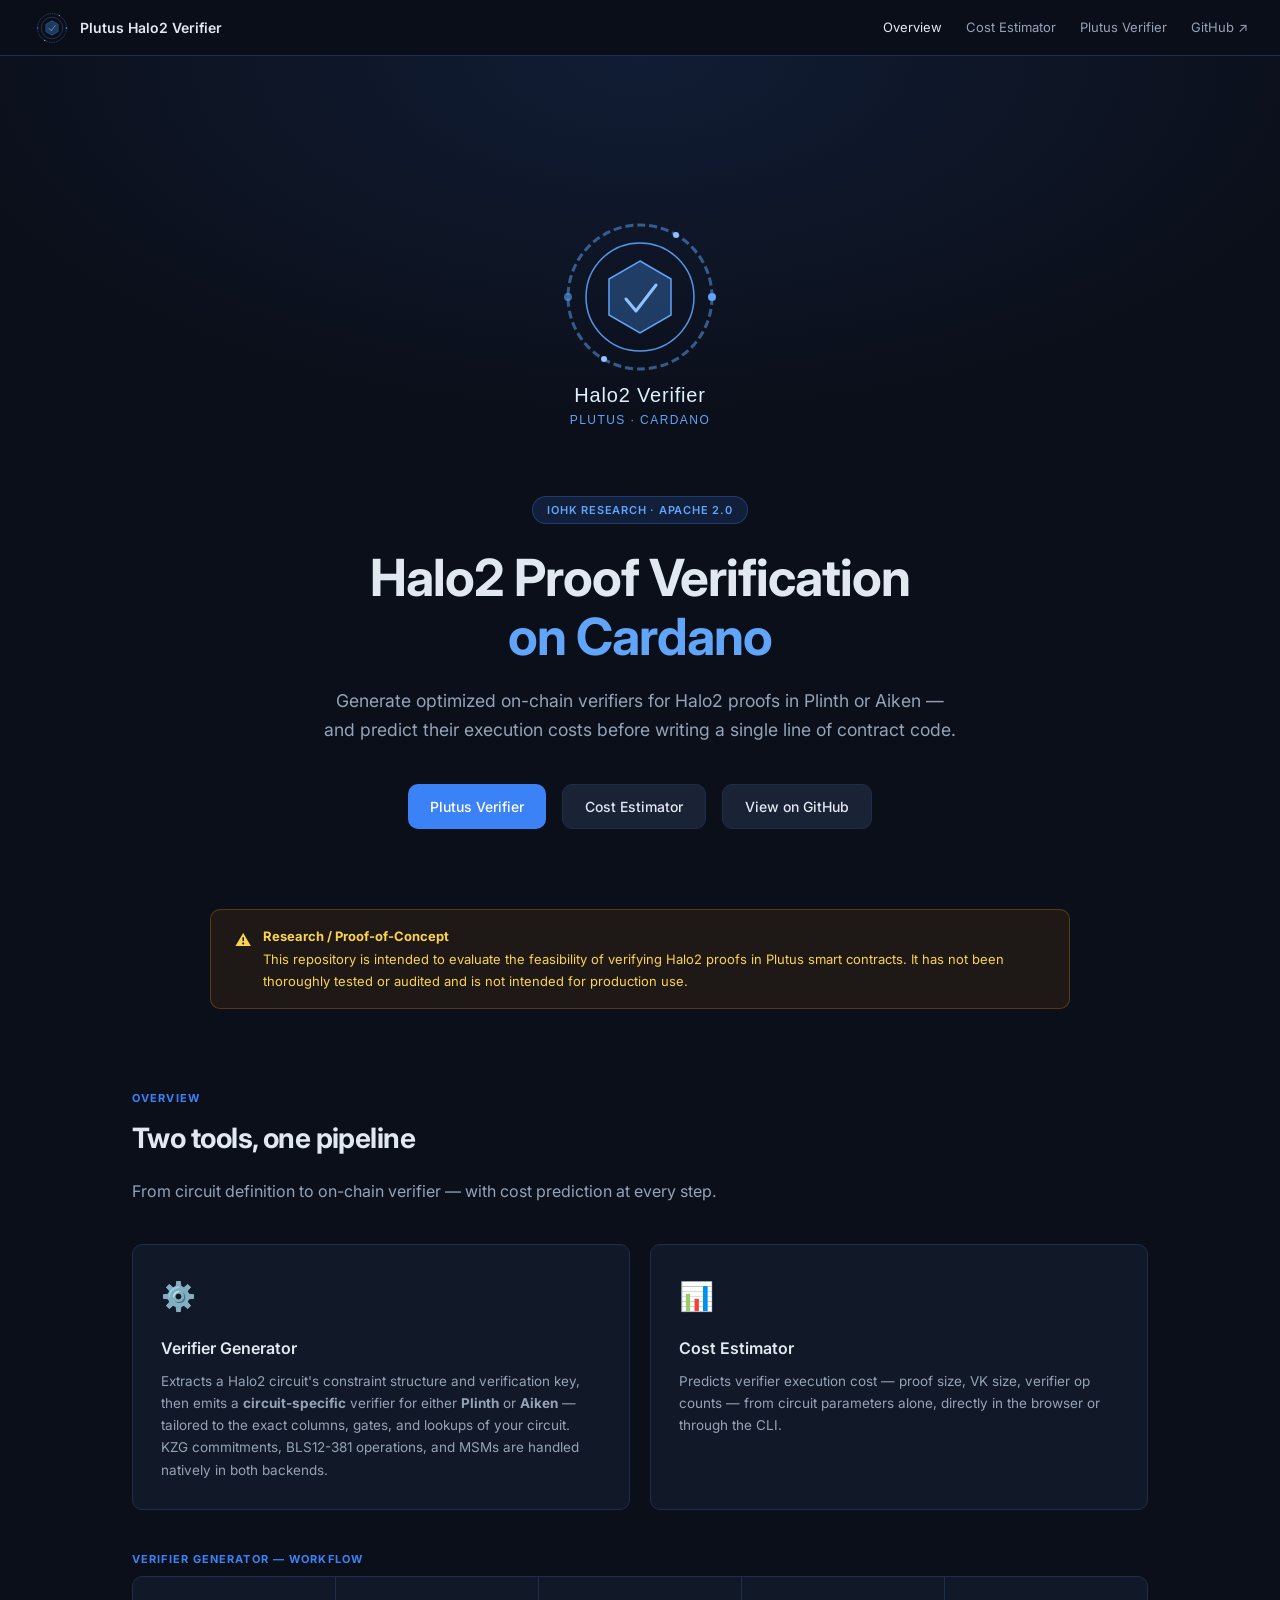
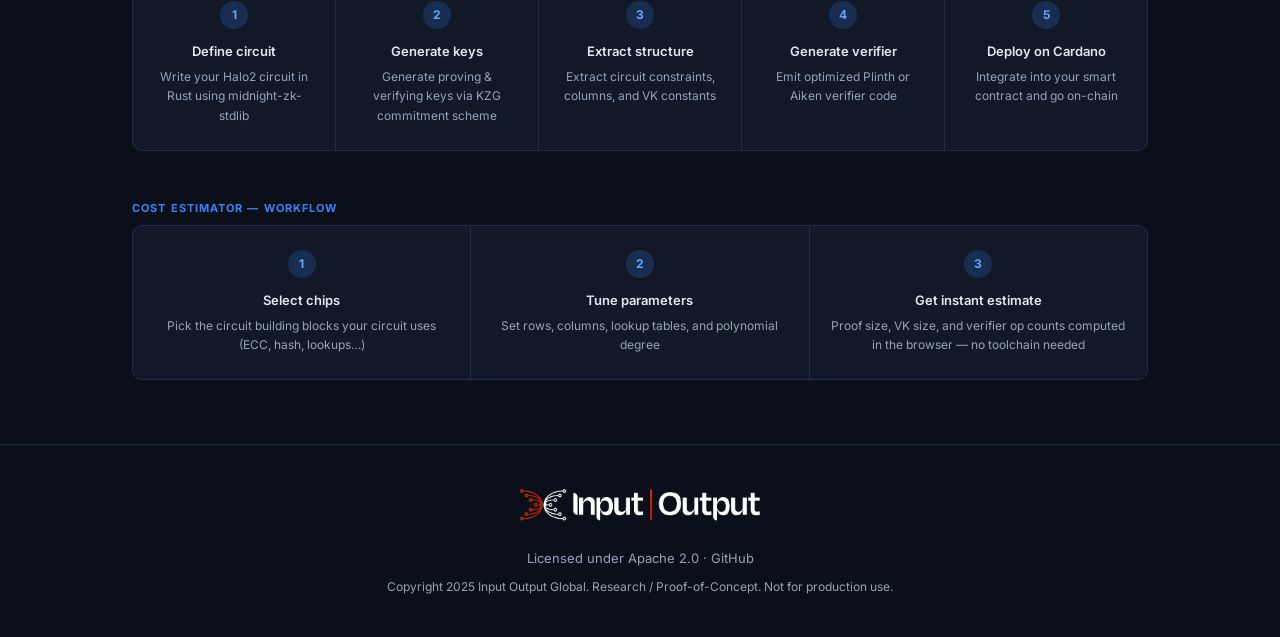
==== docs/index.html @ 11830477 "Adding website" ====
<!DOCTYPE html>
<html lang="en">
<head>
  <meta charset="UTF-8" />
  <meta name="viewport" content="width=device-width, initial-scale=1.0" />
  <title>Plutus Halo2 Verifier — IOHK</title>
  <link rel="preconnect" href="https://fonts.googleapis.com" />
  <link rel="preconnect" href="https://fonts.gstatic.com" crossorigin />
  <link href="https://fonts.googleapis.com/css2?family=Inter:wght@300;400;500;600;700&family=JetBrains+Mono:wght@400;500&display=swap" rel="stylesheet" />
  <style>
    *, *::before, *::after { box-sizing: border-box; margin: 0; padding: 0; }

    :root {
      --bg:        #0b0f1a;
      --bg2:       #111827;
      --bg3:       #1a2236;
      --border:    #1e2d4a;
      --accent:    #3b82f6;
      --accent2:   #60a5fa;
      --teal:      #14b8a6;
      --text:      #e2e8f0;
      --muted:     #94a3b8;
      --code-bg:   #0d1117;
      --warn:      #f59e0b;
      --radius:    10px;
    }

    html { scroll-behavior: smooth; }

    body {
      font-family: 'Inter', sans-serif;
      background: var(--bg);
      color: var(--text);
      line-height: 1.65;
      font-size: 15px;
    }

    a { color: var(--accent2); text-decoration: none; }
    a:hover { text-decoration: underline; }

    /* ── NAV ──────────────────────────────── */
    nav {
      position: sticky;
      top: 0;
      z-index: 100;
      background: rgba(11, 15, 26, 0.92);
      backdrop-filter: blur(12px);
      border-bottom: 1px solid var(--border);
      padding: 0 2rem;
      display: flex;
      align-items: center;
      justify-content: space-between;
      height: 56px;
    }

    .nav-brand {
      font-weight: 600;
      font-size: 14px;
      color: var(--text);
      display: flex;
      align-items: center;
      gap: 8px;
    }

    .nav-brand .dot { color: var(--accent); }

    .nav-links {
      display: flex;
      gap: 1.5rem;
      list-style: none;
    }

    .nav-links a {
      font-size: 13px;
      color: var(--muted);
      transition: color 0.15s;
    }

    .nav-links a:hover { color: var(--text); text-decoration: none; }

    /* ── HERO ─────────────────────────────── */
    .hero {
      text-align: center;
      padding: 6rem 2rem 5rem;
      position: relative;
      overflow: hidden;
    }

    .hero::before {
      content: '';
      position: absolute;
      inset: 0;
      background: radial-gradient(ellipse 80% 60% at 50% 0%, rgba(59,130,246,0.12) 0%, transparent 70%);
      pointer-events: none;
    }

    .badge {
      display: inline-block;
      background: rgba(59,130,246,0.15);
      color: var(--accent2);
      border: 1px solid rgba(59,130,246,0.3);
      border-radius: 999px;
      font-size: 11px;
      font-weight: 600;
      letter-spacing: 0.07em;
      text-transform: uppercase;
      padding: 4px 14px;
      margin-bottom: 1.5rem;
    }

    .hero h1 {
      font-size: clamp(2rem, 5vw, 3.2rem);
      font-weight: 700;
      line-height: 1.15;
      margin-bottom: 1.25rem;
      letter-spacing: -0.02em;
    }

    .hero h1 span { color: var(--accent2); }

    .hero p {
      font-size: 1.1rem;
      color: var(--muted);
      max-width: 640px;
      margin: 0 auto 2.5rem;
    }

    .hero-ctas {
      display: flex;
      gap: 1rem;
      justify-content: center;
      flex-wrap: wrap;
    }

    .btn {
      display: inline-flex;
      align-items: center;
      gap: 6px;
      padding: 10px 22px;
      border-radius: var(--radius);
      font-size: 14px;
      font-weight: 500;
      cursor: pointer;
      border: none;
      transition: opacity 0.15s, transform 0.15s;
    }

    .btn:hover { opacity: 0.88; transform: translateY(-1px); text-decoration: none; }

    .btn-primary { background: var(--accent); color: #fff; }
    .btn-secondary { background: var(--bg3); color: var(--text); border: 1px solid var(--border); }

    /* ── WARNING BANNER ───────────────────── */
    .warning-banner {
      background: rgba(245,158,11,0.08);
      border: 1px solid rgba(245,158,11,0.25);
      border-radius: var(--radius);
      padding: 1rem 1.5rem;
      margin: 0 auto 3rem;
      max-width: 860px;
      display: flex;
      gap: 0.75rem;
      align-items: flex-start;
      font-size: 13px;
      color: #fcd34d;
    }

    .warning-banner .icon { font-size: 16px; flex-shrink: 0; margin-top: 1px; }
    .warning-banner strong { display: block; margin-bottom: 2px; }

    /* ── SECTION ──────────────────────────── */
    section {
      max-width: 1080px;
      margin: 0 auto;
      padding: 4rem 2rem;
    }

    section + section { padding-top: 0; }

    .section-label {
      font-size: 11px;
      font-weight: 700;
      letter-spacing: 0.1em;
      text-transform: uppercase;
      color: var(--accent);
      margin-bottom: 0.5rem;
    }

    h2 {
      font-size: 1.75rem;
      font-weight: 700;
      letter-spacing: -0.02em;
      margin-bottom: 1rem;
    }

    .subtitle {
      color: var(--muted);
      font-size: 1rem;
      max-width: 600px;
      margin-bottom: 2.5rem;
    }

    /* ── FEATURE CARDS ────────────────────── */
    .cards {
      display: grid;
      grid-template-columns: repeat(auto-fit, minmax(280px, 1fr));
      gap: 1.25rem;
    }

    .card {
      background: var(--bg2);
      border: 1px solid var(--border);
      border-radius: var(--radius);
      padding: 1.75rem;
      transition: border-color 0.2s, transform 0.15s;
    }

    .card:hover { border-color: rgba(59,130,246,0.4); transform: translateY(-2px); }

    .card-icon {
      font-size: 1.75rem;
      margin-bottom: 1rem;
      display: block;
    }

    .card h3 {
      font-size: 1rem;
      font-weight: 600;
      margin-bottom: 0.5rem;
    }

    .card p { color: var(--muted); font-size: 13.5px; }

    /* ── WORKFLOW ─────────────────────────── */
    .workflow {
      display: flex;
      flex-wrap: wrap;
      gap: 0;
      background: var(--bg2);
      border: 1px solid var(--border);
      border-radius: var(--radius);
      overflow: hidden;
    }

    .workflow-step {
      flex: 1;
      min-width: 160px;
      padding: 1.5rem 1.25rem;
      position: relative;
      text-align: center;
    }

    .workflow-step + .workflow-step { border-left: 1px solid var(--border); }

    .step-num {
      display: inline-flex;
      align-items: center;
      justify-content: center;
      width: 28px;
      height: 28px;
      border-radius: 50%;
      background: rgba(59,130,246,0.2);
      color: var(--accent2);
      font-size: 12px;
      font-weight: 700;
      margin-bottom: 0.75rem;
    }

    .workflow-step h4 { font-size: 13px; font-weight: 600; margin-bottom: 4px; }
    .workflow-step p  { font-size: 12px; color: var(--muted); }

    /* ── BENCHMARKS ───────────────────────── */
    .table-wrap {
      overflow-x: auto;
      border-radius: var(--radius);
      border: 1px solid var(--border);
    }

    table {
      width: 100%;
      border-collapse: collapse;
      font-size: 13px;
    }

    thead { background: var(--bg3); }

    th {
      padding: 10px 14px;
      text-align: right;
      font-weight: 600;
      font-size: 11px;
      letter-spacing: 0.04em;
      text-transform: uppercase;
      color: var(--muted);
      white-space: nowrap;
    }

    th:first-child { text-align: left; }

    td {
      padding: 10px 14px;
      text-align: right;
      border-top: 1px solid var(--border);
      white-space: nowrap;
      color: var(--muted);
    }

    td:first-child { text-align: left; color: var(--text); font-weight: 500; }

    tr:hover td { background: rgba(255,255,255,0.02); }

    .over-limit { color: #f87171; }
    .near-limit { color: var(--warn); }
    .ok         { color: #4ade80; }

    .limit-bar-wrap {
      display: inline-flex;
      align-items: center;
      gap: 6px;
      min-width: 160px;
    }

    .limit-bar {
      height: 4px;
      border-radius: 2px;
      flex: 1;
      background: var(--bg3);
      overflow: hidden;
    }

    .limit-bar-fill {
      height: 100%;
      border-radius: 2px;
      transition: width 0.3s;
    }

    /* ── CODE BLOCKS ──────────────────────── */
    .code-block {
      background: var(--code-bg);
      border: 1px solid var(--border);
      border-radius: var(--radius);
      overflow-x: auto;
    }

    .code-header {
      display: flex;
      align-items: center;
      justify-content: space-between;
      padding: 8px 14px;
      border-bottom: 1px solid var(--border);
      font-size: 11px;
      color: var(--muted);
      font-family: 'JetBrains Mono', monospace;
    }

    .code-dots { display: flex; gap: 5px; }
    .code-dot { width: 10px; height: 10px; border-radius: 50%; }
    .cd-r { background: #ff5f57; }
    .cd-y { background: #febc2e; }
    .cd-g { background: #28c840; }

    pre {
      font-family: 'JetBrains Mono', monospace;
      font-size: 12.5px;
      line-height: 1.7;
      padding: 1.25rem 1.5rem;
      color: #c9d1d9;
      overflow-x: auto;
    }

    .kw   { color: #ff7b72; }
    .str  { color: #a5d6ff; }
    .cm   { color: #8b949e; font-style: italic; }
    .flag { color: #ffa657; }
    .num  { color: #79c0ff; }

    /* ── CHIPS GRID ───────────────────────── */
    .chips-grid {
      display: grid;
      grid-template-columns: repeat(auto-fill, minmax(220px, 1fr));
      gap: 1rem;
    }

    .chip-card {
      background: var(--bg2);
      border: 1px solid var(--border);
      border-radius: var(--radius);
      padding: 1.25rem;
    }

    .chip-card h4 {
      font-size: 13px;
      font-weight: 600;
      display: flex;
      align-items: center;
      gap: 6px;
      margin-bottom: 0.4rem;
    }

    .chip-tag {
      font-family: 'JetBrains Mono', monospace;
      font-size: 11px;
      background: rgba(59,130,246,0.15);
      color: var(--accent2);
      border-radius: 4px;
      padding: 1px 6px;
    }

    .chip-card p { font-size: 12.5px; color: var(--muted); }

    /* ── CLI FLAGS ────────────────────────── */
    .flags-table {
      width: 100%;
      border-collapse: collapse;
      font-size: 13px;
    }

    .flags-table td { padding: 7px 10px; vertical-align: top; border-top: 1px solid var(--border); }
    .flags-table td:first-child {
      font-family: 'JetBrains Mono', monospace;
      font-size: 12px;
      color: var(--accent2);
      white-space: nowrap;
      width: 1px;
      padding-right: 20px;
    }
    .flags-table td:last-child { color: var(--muted); }

    .flags-section { margin-bottom: 1.5rem; }
    .flags-section-title {
      font-size: 11px;
      font-weight: 700;
      letter-spacing: 0.08em;
      text-transform: uppercase;
      color: var(--teal);
      padding: 8px 10px;
      background: rgba(20,184,166,0.07);
      border-top: 1px solid var(--border);
    }

    /* ── FOOTER ───────────────────────────── */
    footer {
      border-top: 1px solid var(--border);
      text-align: center;
      padding: 2.5rem 2rem;
      font-size: 13px;
      color: var(--muted);
    }

    footer a { color: var(--muted); }
    footer a:hover { color: var(--text); }

    /* ── DIVIDER ──────────────────────────── */
    .divider {
      height: 1px;
      background: var(--border);
      max-width: 1080px;
      margin: 0 auto;
    }

    /* ── TWO-COL ──────────────────────────── */
    .two-col {
      display: grid;
      grid-template-columns: 1fr 1fr;
      gap: 1.5rem;
    }

    @media (max-width: 700px) {
      .two-col { grid-template-columns: 1fr; }
      .workflow-step + .workflow-step { border-left: none; border-top: 1px solid var(--border); }
      nav .nav-links { display: none; }
    }

    /* ── FURTHER IMPROVEMENTS BOX ─────────── */
    .info-box {
      background: rgba(20,184,166,0.06);
      border: 1px solid rgba(20,184,166,0.25);
      border-radius: var(--radius);
      padding: 1.25rem 1.5rem;
      font-size: 13.5px;
      color: #5eead4;
      display: flex;
      gap: 0.75rem;
      align-items: flex-start;
    }

    .info-box .icon { font-size: 16px; flex-shrink: 0; margin-top: 2px; }
    .info-box p { margin: 0; color: #a7f3d0; }
    .info-box strong { color: #5eead4; }
  </style>
</head>
<body>

<!-- NAV -->
<nav>
  <a class="nav-brand" href="index.html">
    <img src="assets/halo2-verifier-icon-no-text.svg" height="40" alt="Halo2 Verifier" style="display:block;" />
    Plutus Halo2 Verifier
  </a>
  <ul class="nav-links">
    <li><a href="index.html" style="color:var(--text)">Overview</a></li>
    <li><a href="cost-estimator.html">Cost Estimator</a></li>
    <li><a href="verifier.html">Plutus Verifier</a></li>
    <li><a href="https://github.com/input-output-hk/plutus-halo2-verifier-gen">GitHub ↗</a></li>
  </ul>
</nav>

<!-- HERO -->
<div class="hero">
  <svg width="400" height="300" viewBox="0 0 400 300" xmlns="http://www.w3.org/2000/svg" style="height:320px;margin-bottom:1.5rem;display:block;margin-left:auto;margin-right:auto;" aria-label="Halo2 Verifier">
    <style>
      @keyframes halo-spin { to { transform: rotate(360deg); } }
      #hero-halo { animation: halo-spin 12s linear infinite; transform-box: fill-box; transform-origin: 50% 50%; }
    </style>
    <g transform="translate(200, 135)">
      <g id="hero-halo">
        <circle cx="0" cy="0" r="72" fill="none" stroke="#60a5fa" stroke-width="3" stroke-dasharray="8 4" opacity="0.5"/>
        <circle cx="72" cy="0" r="4" fill="#60a5fa"/>
        <circle cx="-72" cy="0" r="4" fill="#60a5fa" opacity="0.6"/>
        <circle cx="36" cy="-62" r="3" fill="#93c5fd"/>
        <circle cx="-36" cy="62" r="3" fill="#93c5fd"/>
      </g>
      <circle cx="0" cy="0" r="54" fill="none" stroke="#60a5fa" stroke-width="1.5" opacity="0.9"/>
      <polygon points="0,-36 31,-18 31,18 0,36 -31,18 -31,-18" fill="#1e3a5f" stroke="#60a5fa" stroke-width="1.5"/>
      <polyline points="-14,2 -4,14 16,-12" fill="none" stroke="#93c5fd" stroke-width="3" stroke-linecap="round" stroke-linejoin="round"/>
    </g>
    <text x="200" y="240" text-anchor="middle" font-family="sans-serif" font-weight="500" font-size="20" letter-spacing="0.04em" fill="#e0f2fe">Halo2 Verifier</text>
    <text x="200" y="262" text-anchor="middle" font-family="sans-serif" font-size="12" letter-spacing="0.12em" fill="#60a5fa">PLUTUS · CARDANO</text>
  </svg>
  <div class="badge">IOHK Research · Apache 2.0</div>
  <h1>Halo2 Proof Verification<br /><span>on Cardano</span></h1>
  <p>
    Generate optimized on-chain verifiers for Halo2 proofs in Plinth or Aiken —
    and predict their execution costs before writing a single line of contract code.
  </p>
  <div class="hero-ctas">
    <a class="btn btn-primary" href="verifier.html">Plutus Verifier</a>
    <a class="btn btn-secondary" href="cost-estimator.html">Cost Estimator</a>
    <a class="btn btn-secondary" href="https://github.com/input-output-hk/plutus-halo2-verifier-gen">View on GitHub</a>
  </div>
</div>

<!-- DISCLAIMER -->
<section style="padding-top:0; padding-bottom: 2rem;">
  <div class="warning-banner">
    <span class="icon">⚠</span>
    <div>
      <strong>Research / Proof-of-Concept</strong>
      This repository is intended to evaluate the feasibility of verifying Halo2 proofs in Plutus smart contracts.
      It has not been thoroughly tested or audited and is not intended for production use.
    </div>
  </div>
</section>

<!-- OVERVIEW -->
<section id="overview">
  <div class="section-label">Overview</div>
  <h2>Two tools, one pipeline</h2>
  <p class="subtitle">
    From circuit definition to on-chain verifier — with cost prediction at every step.
  </p>

  <div class="cards" style="margin-bottom: 2.5rem;">
    <div class="card">
      <span class="card-icon">⚙️</span>
      <h3>Verifier Generator</h3>
      <p>
        Extracts a Halo2 circuit's constraint structure and verification key, then emits
        a <strong>circuit-specific</strong> verifier for either <strong>Plinth</strong> or
        <strong>Aiken</strong> — tailored to the exact
        columns, gates, and lookups of your circuit. <br>KZG commitments, BLS12-381
        operations, and MSMs are handled natively in both backends.
      </p>
    </div>
    <div class="card">
      <span class="card-icon">📊</span>
      <h3>Cost Estimator</h3>
      <p>
        Predicts verifier execution cost — proof size, VK size, verifier op counts — from
        circuit parameters alone, directly in the browser or through the CLI.
      </p>
    </div>
  </div>

  <div class="section-label" style="margin-top: 2.5rem;">Verifier Generator — Workflow</div>
  <div class="workflow">
    <div class="workflow-step">
      <div class="step-num">1</div>
      <h4>Define circuit</h4>
      <p>Write your Halo2 circuit in Rust using midnight-zk-stdlib</p>
    </div>
    <div class="workflow-step">
      <div class="step-num">2</div>
      <h4>Generate keys</h4>
      <p>Generate proving &amp; verifying keys via KZG commitment scheme</p>
    </div>
    <div class="workflow-step">
      <div class="step-num">3</div>
      <h4>Extract structure</h4>
      <p>Extract circuit constraints, columns, and VK constants</p>
    </div>
    <div class="workflow-step">
      <div class="step-num">4</div>
      <h4>Generate verifier</h4>
      <p>Emit optimized Plinth or Aiken verifier code</p>
    </div>
    <div class="workflow-step">
      <div class="step-num">5</div>
      <h4>Deploy on Cardano</h4>
      <p>Integrate into your smart contract and go on-chain</p>
    </div>
  </div>

  <div class="section-label" style="margin-top: 3rem;">Cost Estimator — Workflow</div>
  <div class="workflow">
    <div class="workflow-step">
      <div class="step-num">1</div>
      <h4>Select chips</h4>
      <p>Pick the circuit building blocks your circuit uses (ECC, hash, lookups…)</p>
    </div>
    <div class="workflow-step">
      <div class="step-num">2</div>
      <h4>Tune parameters</h4>
      <p>Set rows, columns, lookup tables, and polynomial degree</p>
    </div>
    <div class="workflow-step">
      <div class="step-num">3</div>
      <h4>Get instant estimate</h4>
      <p>Proof size, VK size, and verifier op counts computed in the browser — no toolchain needed</p>
    </div>
  </div>
</section>


<!-- FOOTER -->
<footer>
  <a href="https://iohk.io" style="display:inline-block;margin-bottom:1rem;">
    <img src="assets/iog-full-logo.png" alt="Input Output Global" style="height:40px;" />
  </a>
  <p style="margin-bottom: 0.5rem;">
    Licensed under <a href="https://www.apache.org/licenses/LICENSE-2.0">Apache 2.0</a> ·
    <a href="https://github.com/input-output-hk/plutus-halo2-verifier-gen">GitHub</a>
  </p>
  <p style="font-size: 12px;">
    Copyright 2025 Input Output Global. Research / Proof-of-Concept. Not for production use.
  </p>
</footer>

</body>
</html>
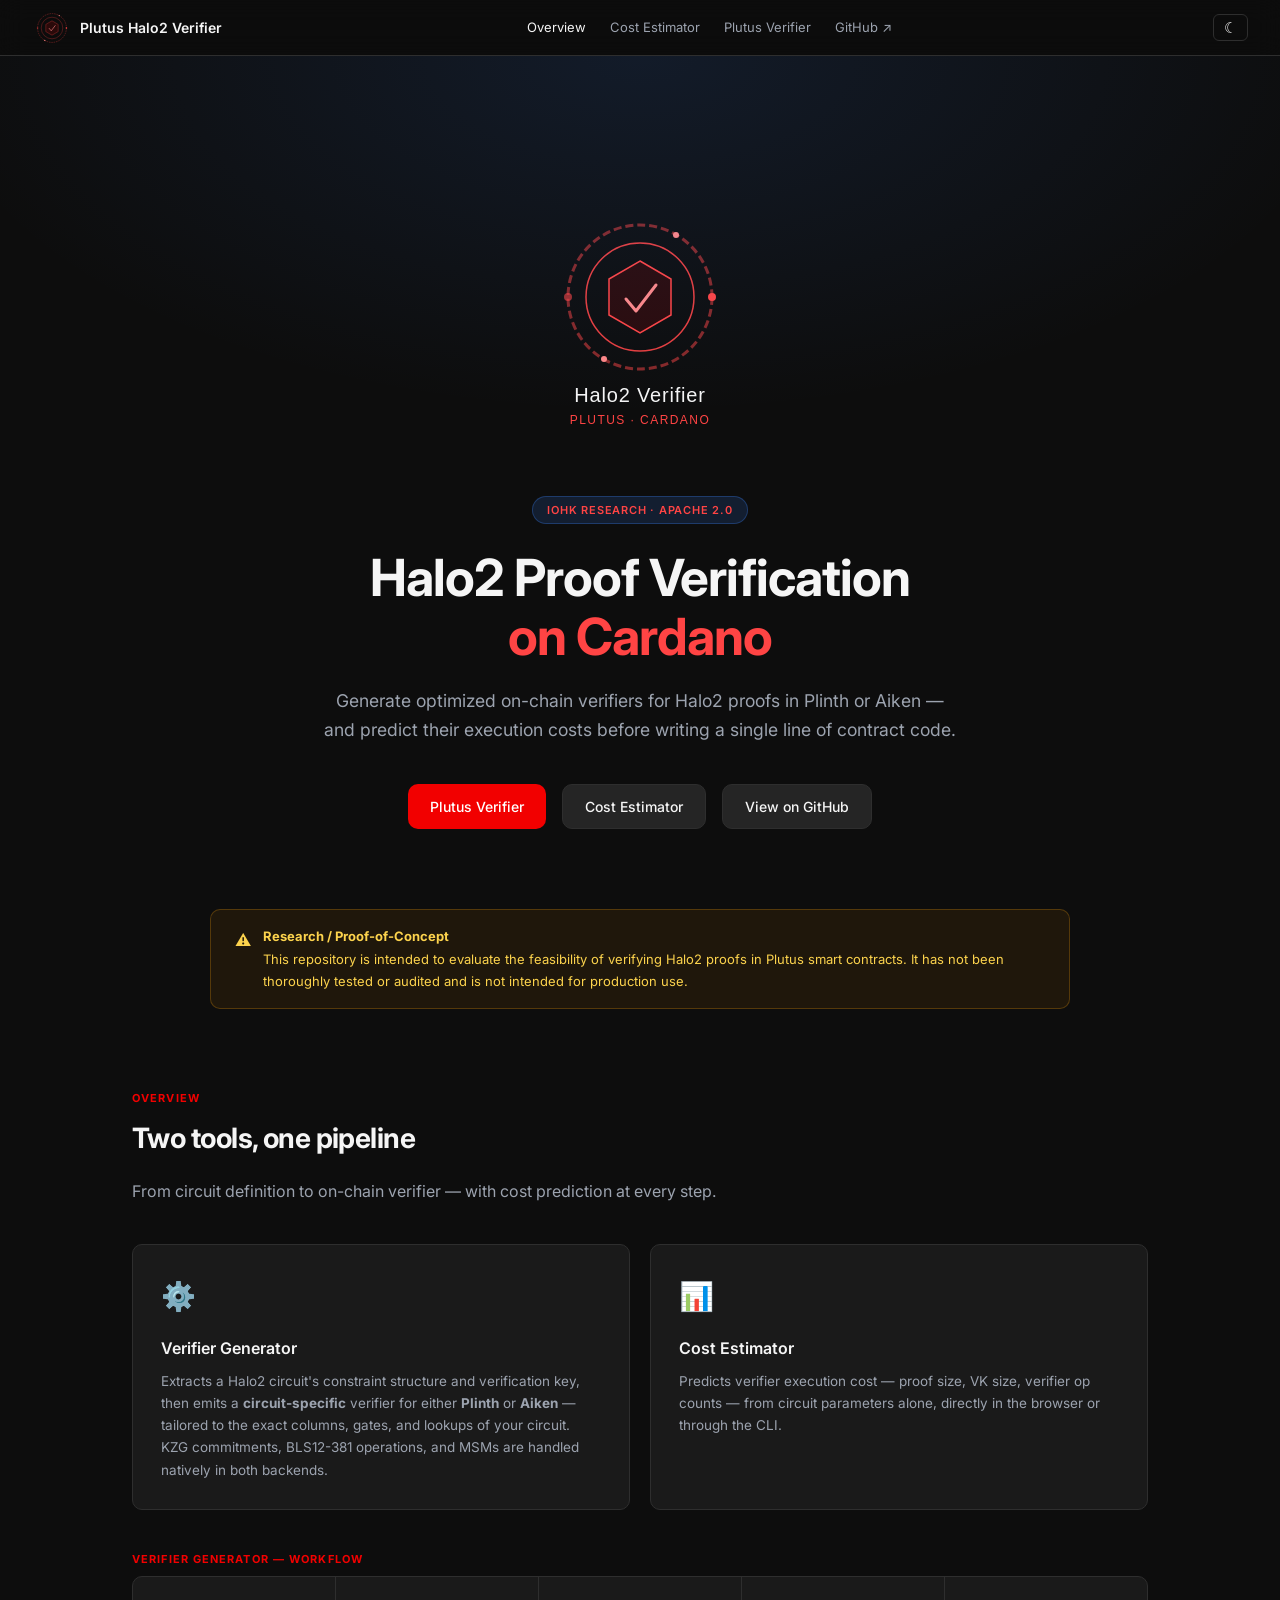
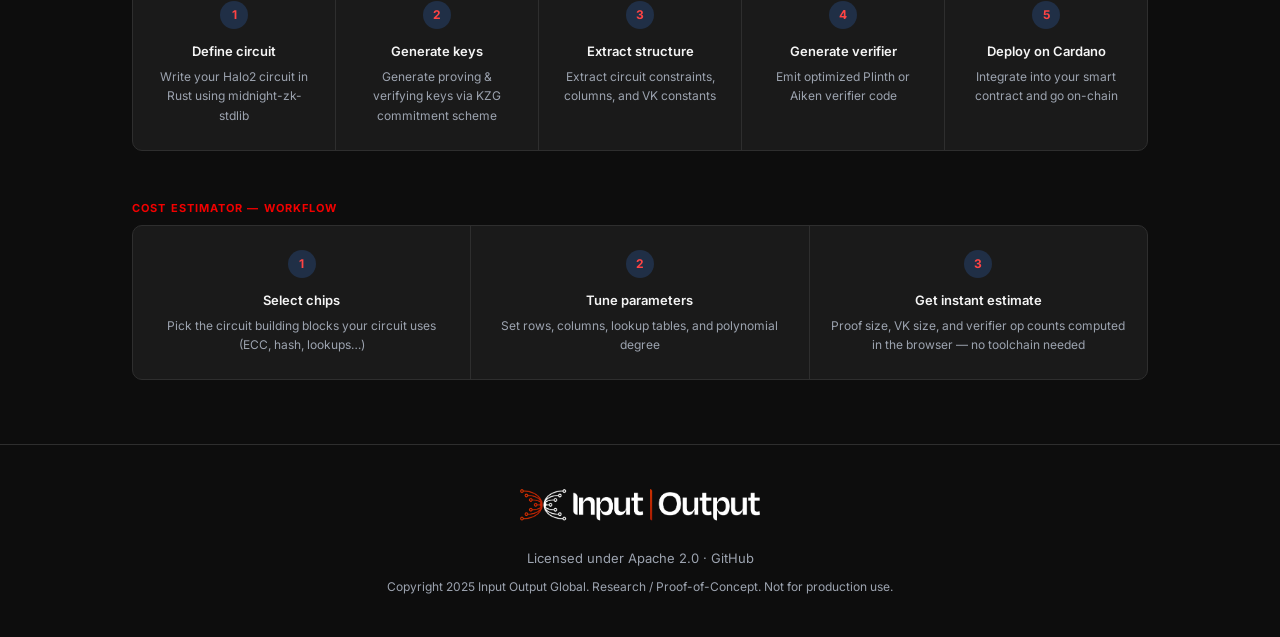
==== commit 7683cb12: "Adding light move to website & pass" ====
--- a/docs/index.html
+++ b/docs/index.html
@@ -1,6 +1,7 @@
 <!DOCTYPE html>
 <html lang="en">
 <head>
+  <script>if(localStorage.getItem("theme")==="light")document.documentElement.classList.add("light-mode");</script>
   <meta charset="UTF-8" />
   <meta name="viewport" content="width=device-width, initial-scale=1.0" />
   <title>Plutus Halo2 Verifier — IOHK</title>
@@ -11,15 +12,15 @@
     *, *::before, *::after { box-sizing: border-box; margin: 0; padding: 0; }
 
     :root {
-      --bg:        #0b0f1a;
-      --bg2:       #111827;
-      --bg3:       #1a2236;
-      --border:    #1e2d4a;
-      --accent:    #3b82f6;
-      --accent2:   #60a5fa;
-      --teal:      #14b8a6;
-      --text:      #e2e8f0;
-      --muted:     #94a3b8;
+      --bg:        #0d0d0d;
+      --bg2:       #1a1a1a;
+      --bg3:       #252525;
+      --border:    #2e2e2e;
+      --accent:    #f20000;
+      --accent2:   #ff4444;
+      --teal:      #ff6666;
+      --text:      #f5f5f5;
+      --muted:     #9ca3af;
       --code-bg:   #0d1117;
       --warn:      #f59e0b;
       --radius:    10px;
@@ -43,7 +44,7 @@
       position: sticky;
       top: 0;
       z-index: 100;
-      background: rgba(11, 15, 26, 0.92);
+      background: rgba(13,13,13,0.92);
       backdrop-filter: blur(12px);
       border-bottom: 1px solid var(--border);
       padding: 0 2rem;
@@ -372,7 +373,7 @@
     .str  { color: #a5d6ff; }
     .cm   { color: #8b949e; font-style: italic; }
     .flag { color: #ffa657; }
-    .num  { color: #79c0ff; }
+    .num  { color: #ff9966; }
 
     /* ── CHIPS GRID ───────────────────────── */
     .chips-grid {
@@ -487,7 +488,38 @@
     .info-box .icon { font-size: 16px; flex-shrink: 0; margin-top: 2px; }
     .info-box p { margin: 0; color: #a7f3d0; }
     .info-box strong { color: #5eead4; }
+
+    /* ── LIGHT MODE ─────────────────────── */
+    html.light-mode {
+      --bg:      #f8f8f8;
+      --bg2:     #ffffff;
+      --bg3:     #f0f0f0;
+      --border:  #d8d8d8;
+      --accent:  #d10000;
+      --accent2: #b00000;
+      --teal:    #cc3333;
+      --text:    #111111;
+      --muted:   #5a5a5a;
+      --code-bg: #f0f0f0;
+      --warn:    #b45309;
+    }
+    html.light-mode nav { background: rgba(248,248,248,0.95) !important; border-bottom-color: var(--border); }
+    html.light-mode .subnav { background: var(--bg2); border-bottom-color: var(--border); }
+    html.light-mode .formula-card pre,
+    html.light-mode pre,
+    html.light-mode .code-block { color: #2a2a2a; }
+    html.light-mode .fkw, html.light-mode .kw   { color: #cc0000; }
+    html.light-mode .fnum, html.light-mode .num  { color: #994400; }
+    html.light-mode .fcm, html.light-mode .cm    { color: #666666; }
+    html.light-mode .warning-banner {
+      background: rgba(180,83,9,0.1);
+      border-color: rgba(180,83,9,0.4);
+      color: #7c2d12;
+    }
+    html.light-mode .logo-dark  { display: none; }
+    html.light-mode .logo-light { display: inline !important; }
   </style>
+  <link rel="stylesheet" href="shared.css" />
 </head>
 <body>
 
@@ -503,6 +535,7 @@
     <li><a href="verifier.html">Plutus Verifier</a></li>
     <li><a href="https://github.com/input-output-hk/plutus-halo2-verifier-gen">GitHub ↗</a></li>
   </ul>
+  <button id="theme-toggle" aria-label="Toggle theme">&#9790;</button>
 </nav>
 
 <!-- HERO -->
@@ -514,18 +547,18 @@
     </style>
     <g transform="translate(200, 135)">
       <g id="hero-halo">
-        <circle cx="0" cy="0" r="72" fill="none" stroke="#60a5fa" stroke-width="3" stroke-dasharray="8 4" opacity="0.5"/>
-        <circle cx="72" cy="0" r="4" fill="#60a5fa"/>
-        <circle cx="-72" cy="0" r="4" fill="#60a5fa" opacity="0.6"/>
-        <circle cx="36" cy="-62" r="3" fill="#93c5fd"/>
-        <circle cx="-36" cy="62" r="3" fill="#93c5fd"/>
+        <circle cx="0" cy="0" r="72" fill="none" stroke="#ff4444" stroke-width="3" stroke-dasharray="8 4" opacity="0.5"/>
+        <circle cx="72" cy="0" r="4" fill="#ff4444"/>
+        <circle cx="-72" cy="0" r="4" fill="#ff4444" opacity="0.6"/>
+        <circle cx="36" cy="-62" r="3" fill="#ff8888"/>
+        <circle cx="-36" cy="62" r="3" fill="#ff8888"/>
       </g>
-      <circle cx="0" cy="0" r="54" fill="none" stroke="#60a5fa" stroke-width="1.5" opacity="0.9"/>
-      <polygon points="0,-36 31,-18 31,18 0,36 -31,18 -31,-18" fill="#1e3a5f" stroke="#60a5fa" stroke-width="1.5"/>
-      <polyline points="-14,2 -4,14 16,-12" fill="none" stroke="#93c5fd" stroke-width="3" stroke-linecap="round" stroke-linejoin="round"/>
+      <circle cx="0" cy="0" r="54" fill="none" stroke="#ff4444" stroke-width="1.5" opacity="0.9"/>
+      <polygon points="0,-36 31,-18 31,18 0,36 -31,18 -31,-18" fill="#2a0a0a" stroke="#ff4444" stroke-width="1.5"/>
+      <polyline points="-14,2 -4,14 16,-12" fill="none" stroke="#ff8888" stroke-width="3" stroke-linecap="round" stroke-linejoin="round"/>
     </g>
-    <text x="200" y="240" text-anchor="middle" font-family="sans-serif" font-weight="500" font-size="20" letter-spacing="0.04em" fill="#e0f2fe">Halo2 Verifier</text>
-    <text x="200" y="262" text-anchor="middle" font-family="sans-serif" font-size="12" letter-spacing="0.12em" fill="#60a5fa">PLUTUS · CARDANO</text>
+    <text x="200" y="240" text-anchor="middle" font-family="sans-serif" font-weight="500" font-size="20" letter-spacing="0.04em" fill="currentColor">Halo2 Verifier</text>
+    <text x="200" y="262" text-anchor="middle" font-family="sans-serif" font-size="12" letter-spacing="0.12em" fill="#ff4444">PLUTUS · CARDANO</text>
   </svg>
   <div class="badge">IOHK Research · Apache 2.0</div>
   <h1>Halo2 Proof Verification<br /><span>on Cardano</span></h1>
@@ -635,7 +668,8 @@
 <!-- FOOTER -->
 <footer>
   <a href="https://iohk.io" style="display:inline-block;margin-bottom:1rem;">
-    <img src="assets/iog-full-logo.png" alt="Input Output Global" style="height:40px;" />
+    <img src="assets/iog-full-logo.png" alt="Input Output Global" style="height:40px;" class="logo-dark" />
+    <img src="assets/iog-full-logo-light.png" alt="Input Output Global" style="height:40px;display:none;" class="logo-light" />
   </a>
   <p style="margin-bottom: 0.5rem;">
     Licensed under <a href="https://www.apache.org/licenses/LICENSE-2.0">Apache 2.0</a> ·
@@ -646,5 +680,22 @@
   </p>
 </footer>
 
+<script>
+(function(){
+  function upd(b){
+    var l=document.documentElement.classList.contains('light-mode');
+    b.innerHTML=l?'&#9728;':'&#9790;';
+    b.title=l?'Switch to dark mode':'Switch to light mode';
+  }
+  document.addEventListener('DOMContentLoaded',function(){
+    var b=document.getElementById('theme-toggle');
+    if(b){upd(b);b.addEventListener('click',function(){
+      document.documentElement.classList.toggle('light-mode');
+      localStorage.setItem('theme',document.documentElement.classList.contains('light-mode')?'light':'dark');
+      upd(b);
+    });}
+  });
+})();
+</script>
 </body>
 </html>
--- a/docs/shared.css
+++ b/docs/shared.css
@@ -0,0 +1,62 @@
+/* ── PROSE TEXT BOXES ─────────────────────────────────────────────
+   Single source of truth for prose container widths and justification.
+   Linked from every page; file-specific <style> blocks keep colours,
+   margins, and font-sizes but must not redeclare max-width / text-align
+   for these selectors.
+──────────────────────────────────────────────────────────────────── */
+.page-header p   { max-width: 760px; text-align: justify; }
+.section-desc    { max-width: 900px; text-align: justify; }
+.subsection-desc { max-width: 900px; text-align: justify; }
+.note-box        { text-align: justify; }
+.prop-table td:last-child { text-align: justify; }
+
+/* ── THEME TOGGLE BUTTON ─────────────────────────────────────────── */
+#theme-toggle {
+  background: none;
+  border: 1px solid var(--border);
+  color: var(--text);
+  border-radius: 6px;
+  padding: 5px 10px;
+  cursor: pointer;
+  font-size: 15px;
+  line-height: 1;
+  transition: border-color 0.15s, color 0.15s;
+  flex-shrink: 0;
+  margin-left: 1rem;
+}
+#theme-toggle:hover { border-color: var(--accent); color: var(--accent); }
+
+/* ── LIGHT MODE VARIABLES ────────────────────────────────────────── */
+html.light-mode {
+  --bg:      #f8f8f8;
+  --bg2:     #ffffff;
+  --bg3:     #f0f0f0;
+  --border:  #d8d8d8;
+  --accent:  #d10000;
+  --accent2: #b00000;
+  --teal:    #cc3333;
+  --text:    #111111;
+  --muted:   #5a5a5a;
+  --code-bg: #f0f0f0;
+  --warn:    #b45309;
+}
+
+/* ── LIGHT MODE STRUCTURAL OVERRIDES ────────────────────────────── */
+html.light-mode body { background: var(--bg); color: var(--text); }
+
+html.light-mode nav {
+  background: rgba(248,248,248,0.95) !important;
+  border-bottom-color: var(--border);
+}
+html.light-mode .subnav { background: var(--bg2); border-bottom-color: var(--border); }
+
+html.light-mode .formula-card pre,
+html.light-mode pre,
+html.light-mode .code-block { color: #2a2a2a; }
+
+html.light-mode .fkw,
+html.light-mode .kw  { color: #cc0000; }
+html.light-mode .fnum,
+html.light-mode .num { color: #994400; }
+html.light-mode .fcm,
+html.light-mode .cm  { color: #666666; }
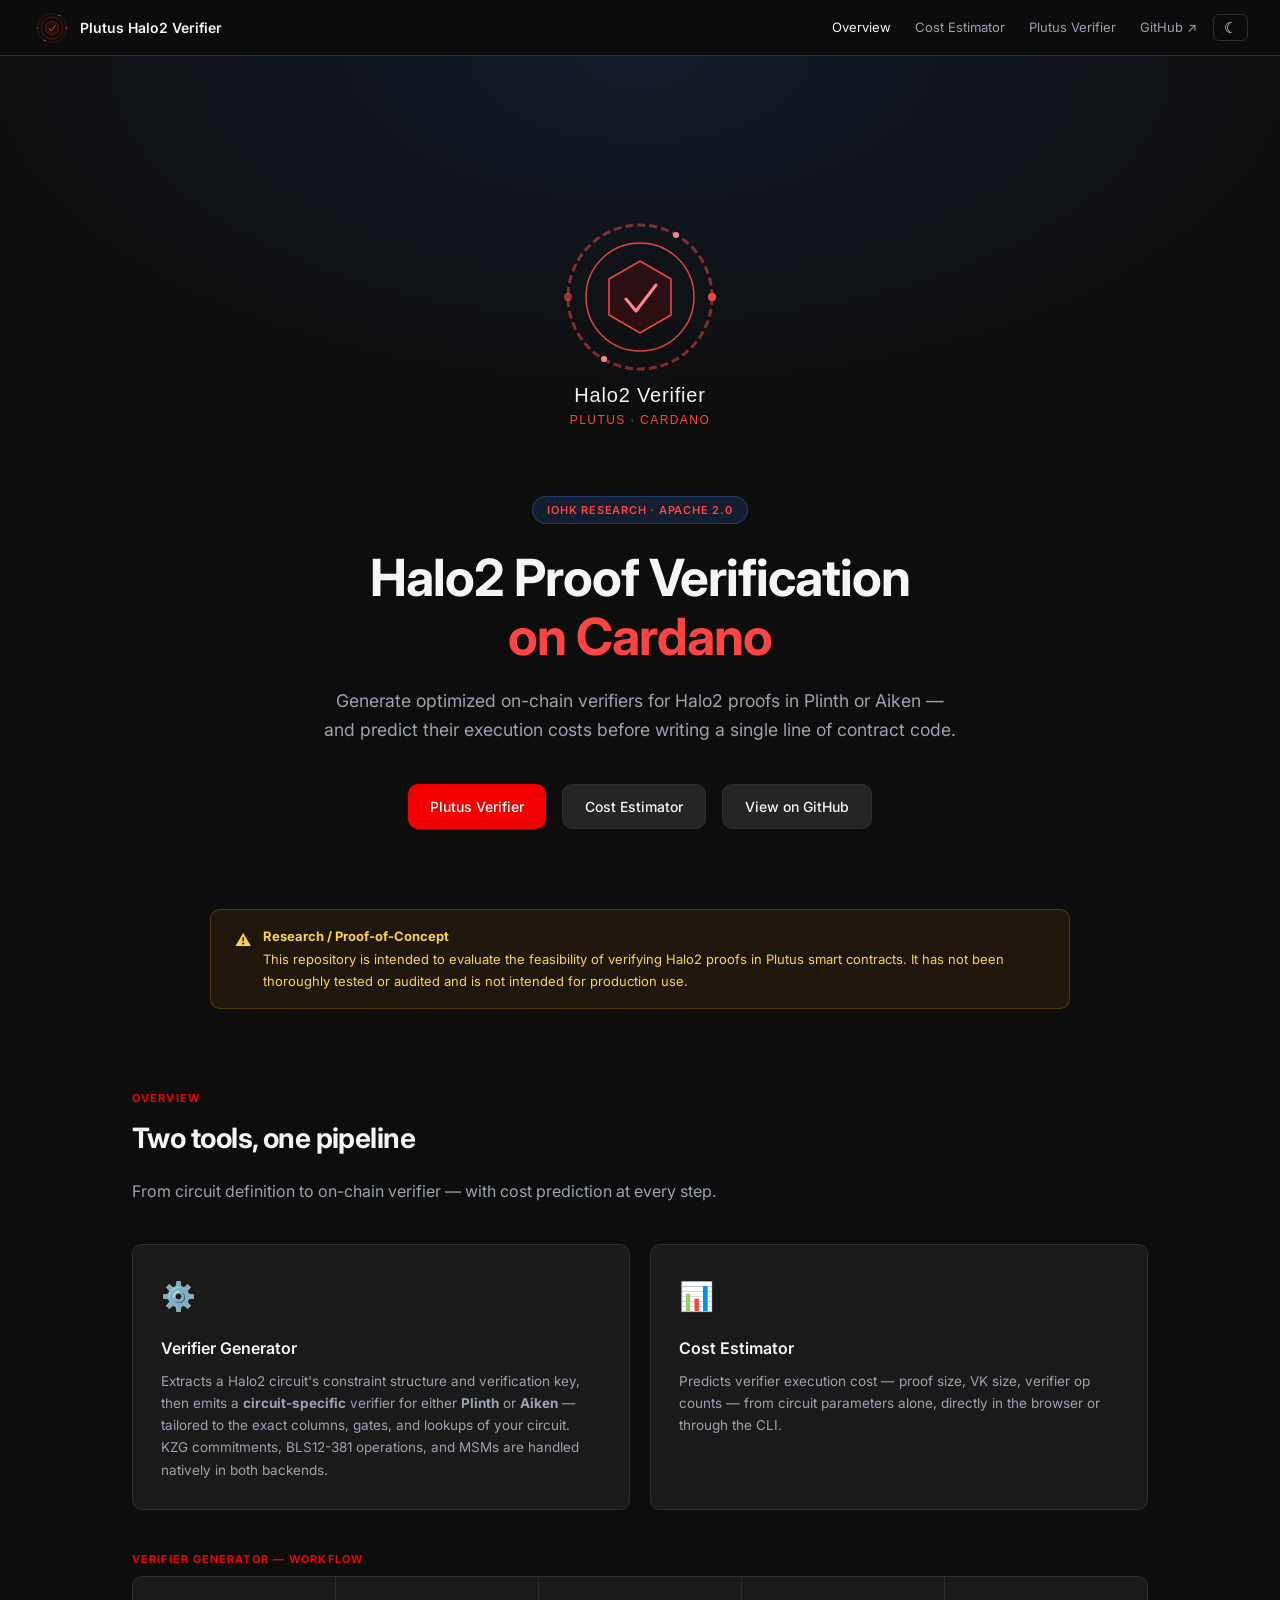
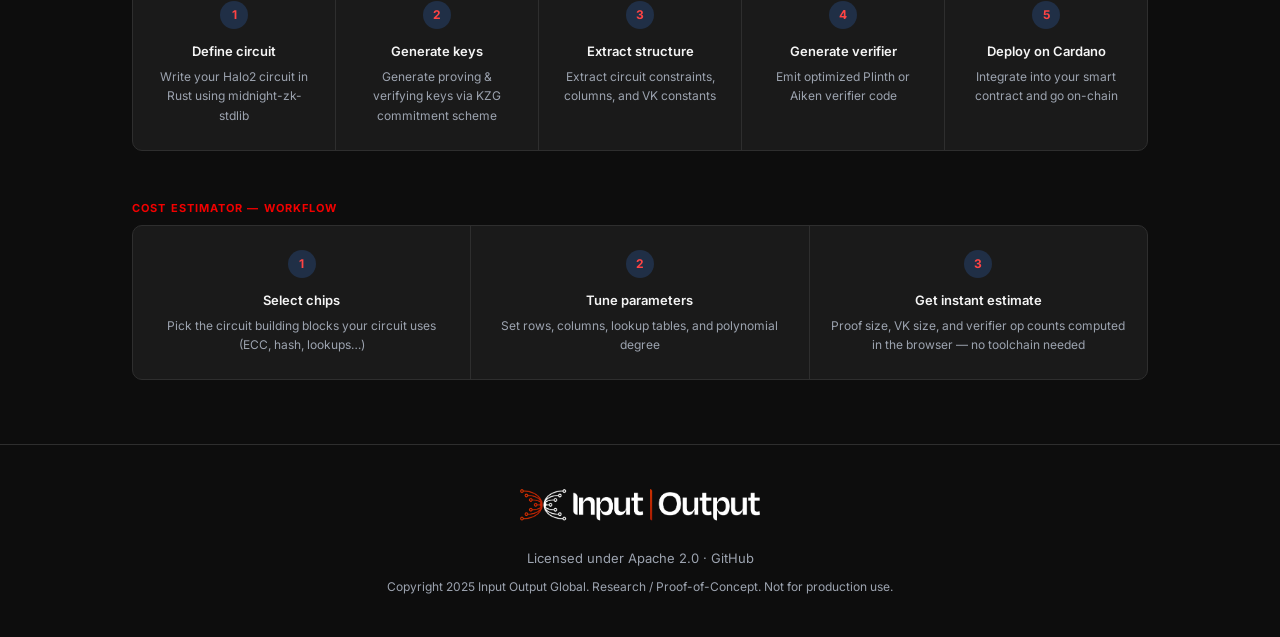
==== commit 725db5b6: "website: moving tabs right" ====
--- a/docs/index.html
+++ b/docs/index.html
@@ -50,7 +50,7 @@
       padding: 0 2rem;
       display: flex;
       align-items: center;
-      justify-content: space-between;
+      justify-content: flex-start;
       height: 56px;
     }
 
@@ -518,6 +518,8 @@
     }
     html.light-mode .logo-dark  { display: none; }
     html.light-mode .logo-light { display: inline !important; }
+    html.light-mode .hero polygon { fill: transparent; }
+    html.light-mode .hero h1 span { color: #cc3333; }
   </style>
   <link rel="stylesheet" href="shared.css" />
 </head>
--- a/docs/shared.css
+++ b/docs/shared.css
@@ -11,6 +11,8 @@
 .prop-table td:last-child { text-align: justify; }
 
 /* ── THEME TOGGLE BUTTON ─────────────────────────────────────────── */
+.nav-links { margin-left: auto; }
+
 #theme-toggle {
   background: none;
   border: 1px solid var(--border);
